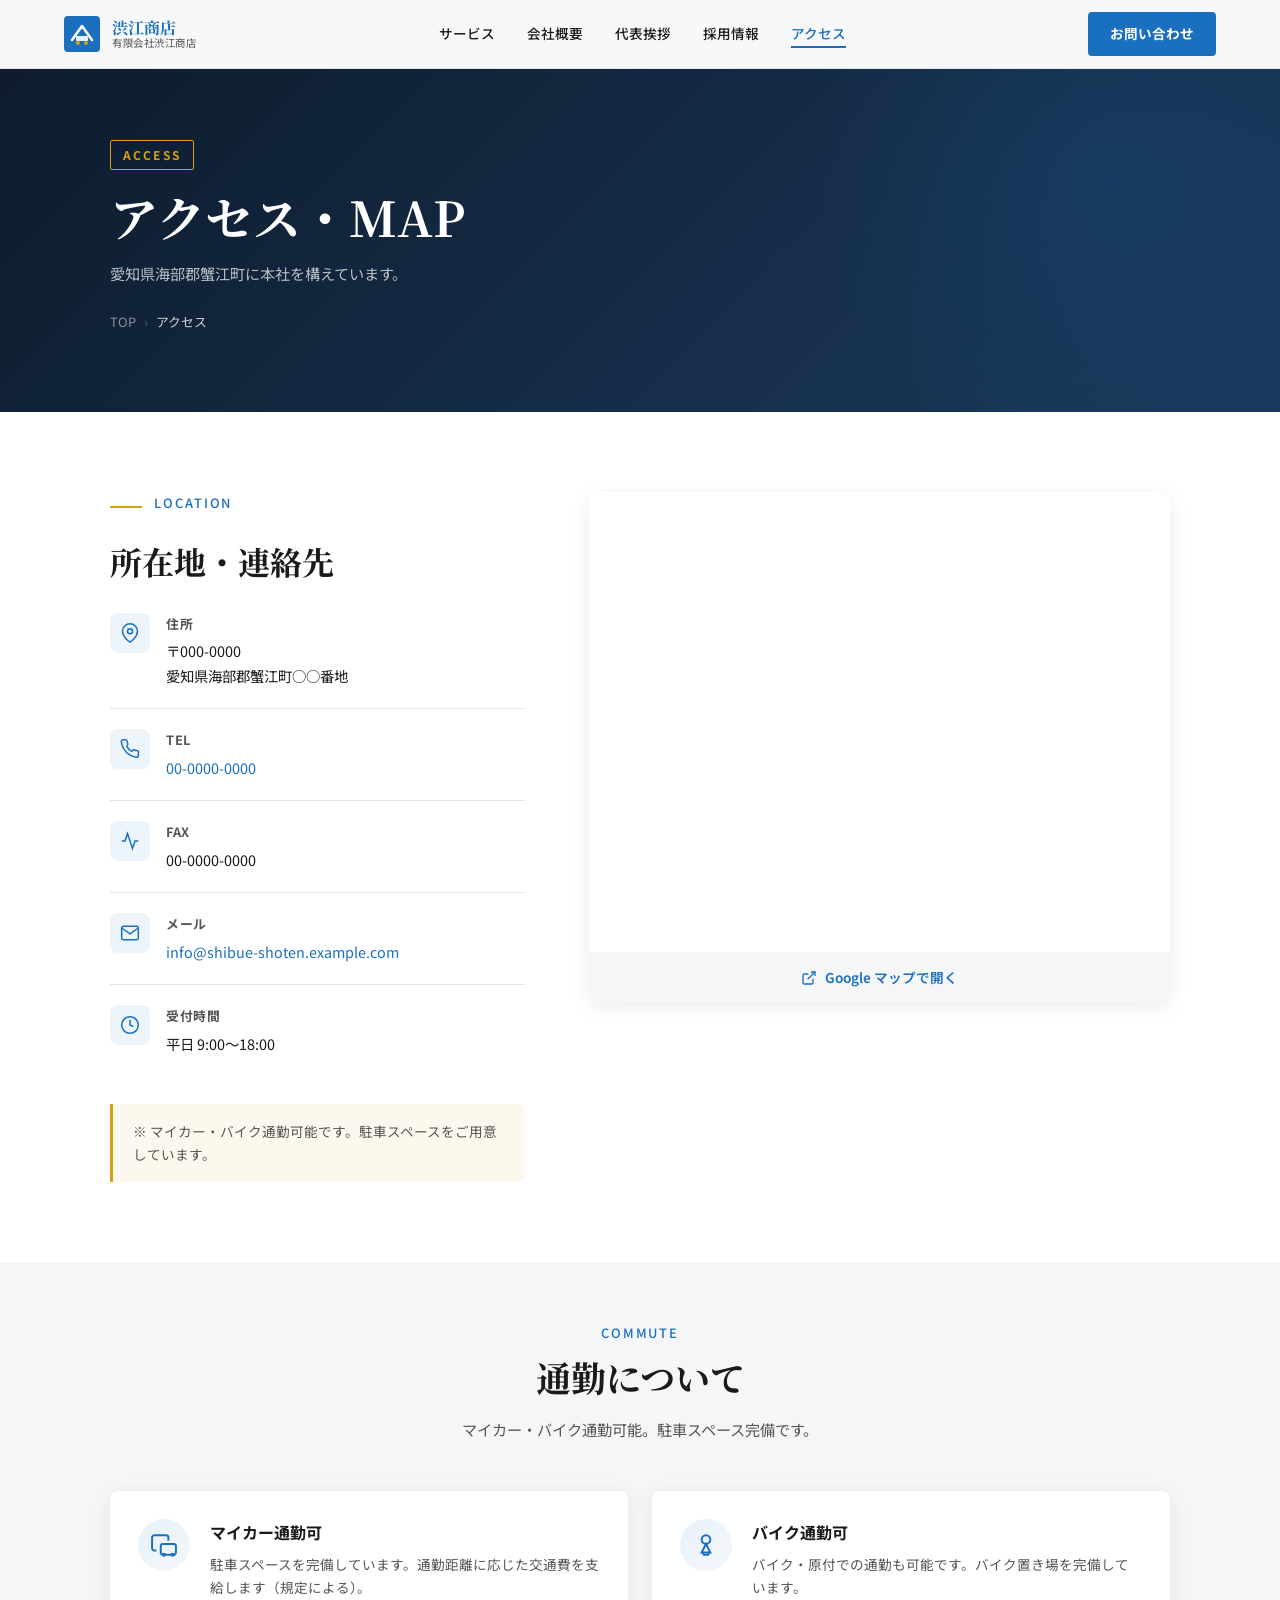
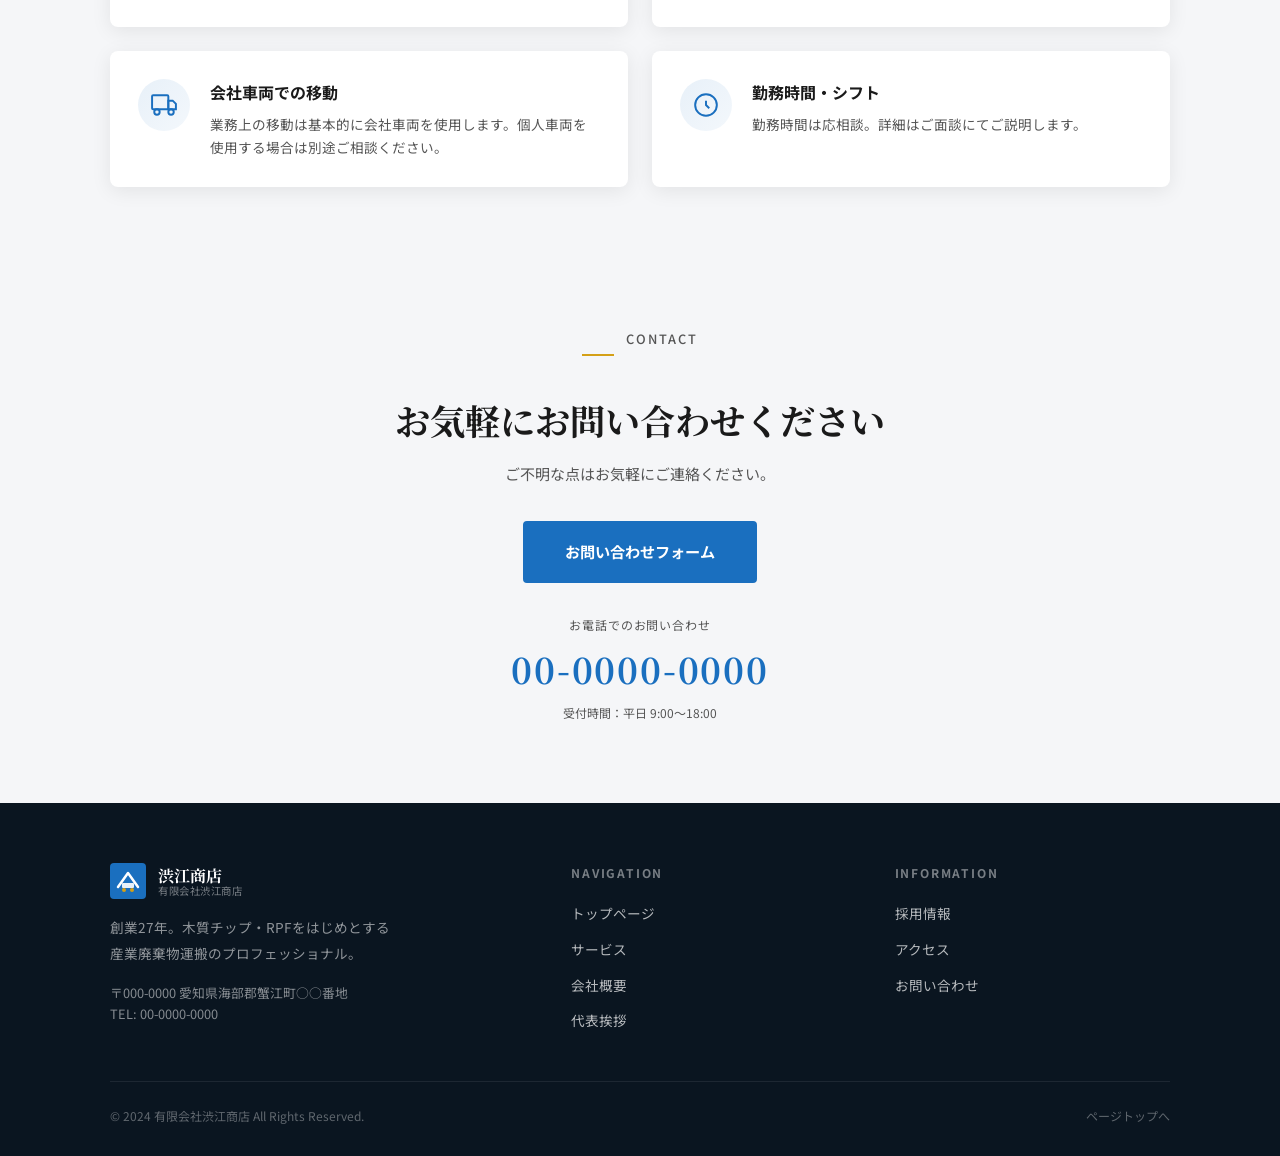
==== access.html @ fb65f69e "initial commit" ====
<!DOCTYPE html>
<html lang="ja">
<head>
  <meta charset="UTF-8">
  <meta name="viewport" content="width=device-width, initial-scale=1.0">
  <meta name="description" content="有限会社渋江商店のアクセス情報。愛知県海部郡蟹江町。マイカー・バイク通勤可。">
  <title>アクセス | 有限会社渋江商店</title>
  <link rel="preconnect" href="https://fonts.googleapis.com">
  <link rel="preconnect" href="https://fonts.gstatic.com" crossorigin>
  <link href="https://fonts.googleapis.com/css2?family=Noto+Sans+JP:wght@400;500;700&family=Noto+Serif+JP:wght@400;700&display=swap" rel="stylesheet">
  <link rel="stylesheet" href="css/common.css">
  <style>
    .access-wrap {
      display: grid;
      grid-template-columns: 1fr 1.4fr;
      gap: 4rem;
      align-items: start;
    }
    .access-info h2 {
      font-family: var(--font-serif);
      font-size: clamp(1.4rem, 3vw, 2rem);
      font-weight: 700;
      margin-bottom: 1.5rem;
    }
    .access-detail-list {
      display: flex;
      flex-direction: column;
      gap: 1.25rem;
    }
    .access-detail-item {
      display: flex;
      align-items: flex-start;
      gap: 1rem;
      padding-bottom: 1.25rem;
      border-bottom: 1px solid var(--color-border);
    }
    .access-detail-item:last-child { border-bottom: none; }
    .access-detail-icon {
      width: 40px;
      height: 40px;
      background: rgba(26,111,191,0.08);
      border-radius: 8px;
      display: flex;
      align-items: center;
      justify-content: center;
      flex-shrink: 0;
    }
    .access-detail-icon svg {
      width: 20px;
      height: 20px;
      stroke: var(--color-main);
      fill: none;
      stroke-width: 1.8;
    }
    .access-detail-text {}
    .access-detail-text h4 { font-size: 0.8rem; font-weight: 700; color: var(--color-text-sub); margin-bottom: 0.3rem; letter-spacing: 0.05em; }
    .access-detail-text p { font-size: 0.9rem; line-height: 1.7; }
    .access-detail-text a { color: var(--color-main); }

    .access-note {
      margin-top: 1.75rem;
      padding: 1rem 1.25rem;
      background: rgba(212,160,23,0.07);
      border-left: 3px solid var(--color-accent);
      border-radius: 0 6px 6px 0;
      font-size: 0.85rem;
      color: var(--color-text-sub);
      line-height: 1.7;
    }

    /* Map */
    .access-map-wrap {
      border-radius: 12px;
      overflow: hidden;
      box-shadow: var(--shadow);
    }
    .access-map-wrap iframe {
      width: 100%;
      height: 460px;
      border: none;
      display: block;
    }
    .map-open-btn {
      display: flex;
      align-items: center;
      justify-content: center;
      gap: 0.5rem;
      padding: 0.85rem;
      background: var(--color-bg-gray);
      font-size: 0.85rem;
      font-weight: 600;
      color: var(--color-main);
      transition: background var(--transition);
    }
    .map-open-btn:hover { background: #e8eef5; }
    .map-open-btn svg { width: 16px; height: 16px; stroke: var(--color-main); fill: none; stroke-width: 2; }

    /* Commute info */
    .commute-section { padding: 60px 0; background: var(--color-bg-gray); }
    .commute-grid {
      display: grid;
      grid-template-columns: repeat(2, 1fr);
      gap: 1.5rem;
      margin-top: 2rem;
    }
    .commute-card {
      background: #fff;
      border-radius: 8px;
      padding: 1.75rem;
      box-shadow: var(--shadow);
      display: flex;
      align-items: flex-start;
      gap: 1.25rem;
    }
    .commute-card-icon {
      width: 52px;
      height: 52px;
      background: linear-gradient(135deg, rgba(26,111,191,0.1), rgba(26,111,191,0.05));
      border-radius: 50%;
      display: flex;
      align-items: center;
      justify-content: center;
      flex-shrink: 0;
    }
    .commute-card-icon svg { width: 26px; height: 26px; stroke: var(--color-main); fill: none; stroke-width: 1.8; }
    .commute-card h3 { font-size: 1rem; font-weight: 700; margin-bottom: 0.4rem; }
    .commute-card p { font-size: 0.85rem; color: var(--color-text-sub); line-height: 1.7; }

    @media (max-width: 900px) {
      .access-wrap { grid-template-columns: 1fr; gap: 2.5rem; }
      .commute-grid { grid-template-columns: 1fr; gap: 1rem; }
    }
  </style>
</head>
<body>

  <!-- Header -->
  <header class="site-header" id="site-header">
    <div class="header-inner">
      <a href="index.html" class="site-logo">
        <svg viewBox="0 0 36 36" fill="none"><rect width="36" height="36" rx="4" fill="#1A6FBF"/><path d="M8 24 L18 10 L28 24" stroke="white" stroke-width="2.5" stroke-linecap="round" stroke-linejoin="round" fill="none"/><rect x="12" y="20" width="12" height="5" rx="1" fill="white" opacity="0.9"/><circle cx="14" cy="27" r="2" fill="#D4A017"/><circle cx="22" cy="27" r="2" fill="#D4A017"/></svg>
        <div class="logo-text">
          <span class="company-name">渋江商店</span>
          <span class="company-name-sub">有限会社渋江商店</span>
        </div>
      </a>
      <nav class="site-nav">
        <a href="service.html">サービス</a>
        <a href="company.html">会社概要</a>
        <a href="president.html">代表挨拶</a>
        <a href="recruit.html">採用情報</a>
        <a href="access.html" class="active">アクセス</a>
      </nav>
      <a href="contact.html" class="btn btn-primary header-contact-btn">お問い合わせ</a>
      <button class="hamburger" id="hamburger" aria-label="メニュー">
        <span></span><span></span><span></span>
      </button>
    </div>
  </header>
  <nav class="mobile-menu" id="mobile-menu">
    <a href="service.html" class="mobile-nav-link">サービス</a>
    <a href="company.html" class="mobile-nav-link">会社概要</a>
    <a href="president.html" class="mobile-nav-link">代表挨拶</a>
    <a href="recruit.html" class="mobile-nav-link">採用情報</a>
    <a href="access.html" class="mobile-nav-link">アクセス</a>
    <a href="contact.html" class="mobile-nav-link" style="color:var(--color-main);font-weight:700;">お問い合わせ</a>
  </nav>

  <main>
    <!-- Page Hero -->
    <section class="page-hero">
      <div class="container">
        <div class="page-hero-content">
          <span class="page-hero-eyebrow">Access</span>
          <h1>アクセス・MAP</h1>
          <p>愛知県海部郡蟹江町に本社を構えています。</p>
          <div class="breadcrumb">
            <a href="index.html">TOP</a>
            <span class="sep">›</span>
            <span class="current">アクセス</span>
          </div>
        </div>
      </div>
    </section>

    <!-- Access info & Map -->
    <section class="section">
      <div class="container">
        <div class="access-wrap">
          <div class="access-info fade-up">
            <div class="accent-line">
              <p class="sec-subtitle">Location</p>
            </div>
            <h2>所在地・連絡先</h2>
            <div class="access-detail-list">
              <div class="access-detail-item">
                <div class="access-detail-icon">
                  <svg viewBox="0 0 24 24"><path d="M21 10c0 7-9 13-9 13S3 17 3 10a9 9 0 0 1 18 0z"/><circle cx="12" cy="10" r="3"/></svg>
                </div>
                <div class="access-detail-text">
                  <h4>住所</h4>
                  <p>〒000-0000<br>愛知県海部郡蟹江町○○番地</p>
                </div>
              </div>
              <div class="access-detail-item">
                <div class="access-detail-icon">
                  <svg viewBox="0 0 24 24"><path d="M22 16.92v3a2 2 0 0 1-2.18 2 19.79 19.79 0 0 1-8.63-3.07A19.5 19.5 0 0 1 4.69 12 19.79 19.79 0 0 1 1.61 3.47 2 2 0 0 1 3.58 1h3a2 2 0 0 1 2 1.72 12.84 12.84 0 0 0 .7 2.81 2 2 0 0 1-.45 2.11L8.09 8.91a16 16 0 0 0 6 6l1.27-1.27a2 2 0 0 1 2.11-.45 12.84 12.84 0 0 0 2.81.7A2 2 0 0 1 22 16.92z"/></svg>
                </div>
                <div class="access-detail-text">
                  <h4>TEL</h4>
                  <p><a href="tel:0000000000">00-0000-0000</a></p>
                </div>
              </div>
              <div class="access-detail-item">
                <div class="access-detail-icon">
                  <svg viewBox="0 0 24 24"><polyline points="22 12 18 12 15 21 9 3 6 12 2 12"/></svg>
                </div>
                <div class="access-detail-text">
                  <h4>FAX</h4>
                  <p>00-0000-0000</p>
                </div>
              </div>
              <div class="access-detail-item">
                <div class="access-detail-icon">
                  <svg viewBox="0 0 24 24"><path d="M4 4h16c1.1 0 2 .9 2 2v12c0 1.1-.9 2-2 2H4c-1.1 0-2-.9-2-2V6c0-1.1.9-2 2-2z"/><polyline points="22,6 12,13 2,6"/></svg>
                </div>
                <div class="access-detail-text">
                  <h4>メール</h4>
                  <p><a href="mailto:info@shibue-shoten.example.com">info@shibue-shoten.example.com</a></p>
                </div>
              </div>
              <div class="access-detail-item">
                <div class="access-detail-icon">
                  <svg viewBox="0 0 24 24"><circle cx="12" cy="12" r="10"/><polyline points="12 6 12 12 16 14"/></svg>
                </div>
                <div class="access-detail-text">
                  <h4>受付時間</h4>
                  <p>平日 9:00〜18:00</p>
                </div>
              </div>
            </div>
            <div class="access-note">
              ※ マイカー・バイク通勤可能です。駐車スペースをご用意しています。
            </div>
          </div>

          <!-- Google Map -->
          <div class="fade-up fade-up-delay-1">
            <div class="access-map-wrap">
              <iframe
                src="https://www.google.com/maps/embed?pb=!1m18!1m12!1m3!1d26125.23!2d136.78957!3d35.09167!2m3!1f0!2f0!3f0!3m2!1i1024!2i768!4f13.1!3m3!1m2!1s0x60037b97cb11fbe1%3A0xa32b4d0cb6add70e!2z5oSb5LqL55yM5rW36ams6YGT6JGJ5rW35YaF!5e0!3m2!1sja!2sjp!4v1713400000000!5m2!1sja!2sjp"
                allowfullscreen=""
                loading="lazy"
                referrerpolicy="no-referrer-when-downgrade"
                title="有限会社渋江商店 アクセスマップ">
              </iframe>
              <a href="https://maps.google.com/maps?q=愛知県海部郡蟹江町" target="_blank" rel="noopener" class="map-open-btn">
                <svg viewBox="0 0 24 24"><path d="M18 13v6a2 2 0 0 1-2 2H5a2 2 0 0 1-2-2V8a2 2 0 0 1 2-2h6"/><polyline points="15 3 21 3 21 9"/><line x1="10" y1="14" x2="21" y2="3"/></svg>
                Google マップで開く
              </a>
            </div>
          </div>
        </div>
      </div>
    </section>

    <!-- 通勤情報 -->
    <section class="commute-section">
      <div class="container">
        <div class="section-head fade-up">
          <p class="sec-subtitle">Commute</p>
          <h2 class="sec-title">通勤について</h2>
          <p class="sec-desc">マイカー・バイク通勤可能。駐車スペース完備です。</p>
        </div>
        <div class="commute-grid">
          <div class="commute-card fade-up fade-up-delay-1">
            <div class="commute-card-icon">
              <svg viewBox="0 0 24 24"><path d="M5 17H3a2 2 0 0 1-2-2V5a2 2 0 0 1 2-2h11a2 2 0 0 1 2 2v3"/><rect x="9" y="11" width="14" height="10" rx="2"/><circle cx="12" cy="21" r="1"/><circle cx="20" cy="21" r="1"/></svg>
            </div>
            <div>
              <h3>マイカー通勤可</h3>
              <p>駐車スペースを完備しています。通勤距離に応じた交通費を支給します（規定による）。</p>
            </div>
          </div>
          <div class="commute-card fade-up fade-up-delay-2">
            <div class="commute-card-icon">
              <svg viewBox="0 0 24 24"><circle cx="12" cy="7" r="4"/><path d="M12 11l-4 8h8l-4-8z"/><path d="M9 19l1 2h4l1-2"/></svg>
            </div>
            <div>
              <h3>バイク通勤可</h3>
              <p>バイク・原付での通勤も可能です。バイク置き場を完備しています。</p>
            </div>
          </div>
          <div class="commute-card fade-up fade-up-delay-3">
            <div class="commute-card-icon">
              <svg viewBox="0 0 24 24"><rect x="1" y="3" width="15" height="13" rx="1"/><path d="M16 8h4l3 3v5h-7V8z"/><circle cx="5.5" cy="18.5" r="2.5"/><circle cx="18.5" cy="18.5" r="2.5"/></svg>
            </div>
            <div>
              <h3>会社車両での移動</h3>
              <p>業務上の移動は基本的に会社車両を使用します。個人車両を使用する場合は別途ご相談ください。</p>
            </div>
          </div>
          <div class="commute-card fade-up fade-up-delay-4">
            <div class="commute-card-icon">
              <svg viewBox="0 0 24 24"><circle cx="12" cy="12" r="10"/><path d="M12 8v4l3 3"/></svg>
            </div>
            <div>
              <h3>勤務時間・シフト</h3>
              <p>勤務時間は応相談。詳細はご面談にてご説明します。</p>
            </div>
          </div>
        </div>
      </div>
    </section>

    <!-- Contact CTA -->
    <section class="contact-cta">
      <div class="container">
        <div class="contact-cta-inner">
          <div class="accent-line" style="justify-content:center;"><p class="sec-subtitle">Contact</p></div>
          <h2 class="sec-title fade-up">お気軽にお問い合わせください</h2>
          <p class="fade-up fade-up-delay-1">ご不明な点はお気軽にご連絡ください。</p>
          <div class="contact-btns fade-up fade-up-delay-2">
            <a href="contact.html" class="btn btn-primary" style="padding:1rem 2.5rem;">お問い合わせフォーム</a>
          </div>
          <div class="contact-tel-block fade-up fade-up-delay-3">
            <span class="contact-tel-label">お電話でのお問い合わせ</span>
            <a href="tel:0000000000" class="contact-tel-number">00-0000-0000</a>
            <span class="contact-tel-time">受付時間：平日 9:00〜18:00</span>
          </div>
        </div>
      </div>
    </section>
  </main>

  <!-- Footer -->
  <footer class="site-footer">
    <div class="container">
      <div class="footer-inner">
        <div class="footer-brand">
          <div class="site-logo">
            <svg viewBox="0 0 36 36" fill="none"><rect width="36" height="36" rx="4" fill="#1A6FBF"/><path d="M8 24 L18 10 L28 24" stroke="white" stroke-width="2.5" stroke-linecap="round" stroke-linejoin="round" fill="none"/><rect x="12" y="20" width="12" height="5" rx="1" fill="white" opacity="0.9"/><circle cx="14" cy="27" r="2" fill="#D4A017"/><circle cx="22" cy="27" r="2" fill="#D4A017"/></svg>
            <div class="logo-text">
              <span class="company-name">渋江商店</span>
              <span class="company-name-sub" style="color:rgba(255,255,255,0.45);">有限会社渋江商店</span>
            </div>
          </div>
          <p class="footer-desc">創業27年。木質チップ・RPFをはじめとする<br>産業廃棄物運搬のプロフェッショナル。</p>
          <p class="footer-address">〒000-0000 愛知県海部郡蟹江町○○番地<br>TEL: 00-0000-0000</p>
        </div>
        <div class="footer-nav">
          <p class="footer-nav-title">Navigation</p>
          <ul>
            <li><a href="index.html">トップページ</a></li>
            <li><a href="service.html">サービス</a></li>
            <li><a href="company.html">会社概要</a></li>
            <li><a href="president.html">代表挨拶</a></li>
          </ul>
        </div>
        <div class="footer-nav">
          <p class="footer-nav-title">Information</p>
          <ul>
            <li><a href="recruit.html">採用情報</a></li>
            <li><a href="access.html">アクセス</a></li>
            <li><a href="contact.html">お問い合わせ</a></li>
          </ul>
        </div>
      </div>
      <div class="footer-bottom">
        <small>&copy; 2024 有限会社渋江商店 All Rights Reserved.</small>
        <small><a href="#" style="color:rgba(255,255,255,0.35);">ページトップへ</a></small>
      </div>
    </div>
  </footer>

  <script>
    const header = document.getElementById('site-header');
    window.addEventListener('scroll', () => { header.classList.toggle('scrolled', window.scrollY > 50); }, { passive: true });
    const hamburger = document.getElementById('hamburger');
    const mobileMenu = document.getElementById('mobile-menu');
    hamburger.addEventListener('click', () => { hamburger.classList.toggle('active'); mobileMenu.classList.toggle('open'); });
    document.querySelectorAll('.mobile-nav-link').forEach(l => l.addEventListener('click', () => { hamburger.classList.remove('active'); mobileMenu.classList.remove('open'); }));
    const observer = new IntersectionObserver(entries => entries.forEach(e => { if (e.isIntersecting) { e.target.classList.add('visible'); observer.unobserve(e.target); } }), { threshold: 0.1, rootMargin: '0px 0px -40px 0px' });
    document.querySelectorAll('.fade-up').forEach(el => observer.observe(el));
  </script>
</body>
</html>
---- css/common.css ----
/* ===========================
   CSS Variables & Reset
=========================== */
:root {
  --color-main: #1A6FBF;
  --color-main-dark: #145a9e;
  --color-accent: #D4A017;
  --color-accent-dark: #b88a12;
  --color-text: #1a1a1a;
  --color-text-sub: #555;
  --color-bg: #ffffff;
  --color-bg-gray: #f5f6f8;
  --color-bg-dark: #0d1a2b;
  --color-border: #e0e4ea;
  --font-serif: 'Noto Serif JP', serif;
  --font-sans: 'Noto Sans JP', sans-serif;
  --radius: 8px;
  --shadow: 0 4px 20px rgba(0,0,0,0.08);
  --shadow-hover: 0 8px 32px rgba(0,0,0,0.15);
  --transition: 0.3s ease;
}

*, *::before, *::after { box-sizing: border-box; margin: 0; padding: 0; }
html { scroll-behavior: smooth; }
body { font-family: var(--font-sans); color: var(--color-text); background: var(--color-bg); line-height: 1.7; font-size: 15px; }
img { max-width: 100%; height: auto; display: block; }
a { text-decoration: none; color: inherit; }
ul { list-style: none; }

/* ===========================
   Typography
=========================== */
.sec-title {
  font-family: var(--font-serif);
  font-size: clamp(1.5rem, 4vw, 2.2rem);
  font-weight: 700;
  line-height: 1.4;
  color: var(--color-text);
}
.sec-subtitle {
  font-size: 0.8rem;
  font-weight: 500;
  letter-spacing: 0.15em;
  text-transform: uppercase;
  color: var(--color-main);
  margin-bottom: 0.5rem;
}
.sec-desc { color: var(--color-text-sub); margin-top: 1rem; font-size: 0.95rem; }

/* ===========================
   Layout
=========================== */
.container { max-width: 1100px; margin: 0 auto; padding: 0 1.25rem; }
.section { padding: 80px 0; }
.section--gray { background: var(--color-bg-gray); }
.section--dark { background: var(--color-bg-dark); color: #fff; }
.section-head { text-align: center; margin-bottom: 3rem; }
.section-head .sec-title { margin-bottom: 0.5rem; }

/* ===========================
   Buttons
=========================== */
.btn {
  display: inline-flex;
  align-items: center;
  justify-content: center;
  gap: 0.5rem;
  padding: 0.9rem 2rem;
  border-radius: 4px;
  font-size: 0.95rem;
  font-weight: 700;
  cursor: pointer;
  transition: all var(--transition);
  border: 2px solid transparent;
  font-family: var(--font-sans);
}
.btn-primary { background: var(--color-main); color: #fff; border-color: var(--color-main); }
.btn-primary:hover { background: var(--color-main-dark); border-color: var(--color-main-dark); transform: translateY(-2px); box-shadow: 0 6px 20px rgba(26,111,191,0.35); }
.btn-accent { background: var(--color-accent); color: #fff; border-color: var(--color-accent); }
.btn-accent:hover { background: var(--color-accent-dark); border-color: var(--color-accent-dark); transform: translateY(-2px); box-shadow: 0 6px 20px rgba(212,160,23,0.35); }
.btn-outline { background: transparent; color: var(--color-main); border-color: var(--color-main); }
.btn-outline:hover { background: var(--color-main); color: #fff; transform: translateY(-2px); }
.btn-outline-white { background: transparent; color: #fff; border-color: rgba(255,255,255,0.7); }
.btn-outline-white:hover { background: rgba(255,255,255,0.15); border-color: #fff; }

/* ===========================
   Header / Nav
=========================== */
.site-header {
  position: fixed;
  top: 0; left: 0; right: 0;
  z-index: 1000;
  background: rgba(255,255,255,0.97);
  backdrop-filter: blur(8px);
  border-bottom: 1px solid var(--color-border);
  transition: box-shadow var(--transition);
}
.site-header.scrolled { box-shadow: 0 2px 20px rgba(0,0,0,0.1); }
.header-inner {
  display: flex;
  align-items: center;
  justify-content: space-between;
  height: 68px;
  padding: 0 1.5rem;
  max-width: 1200px;
  margin: 0 auto;
}
.site-logo { display: flex; align-items: center; gap: 0.75rem; }
.site-logo svg { width: 36px; height: 36px; flex-shrink: 0; }
.logo-text { display: flex; flex-direction: column; line-height: 1.2; }
.logo-text .company-name { font-family: var(--font-serif); font-size: 1rem; font-weight: 700; color: var(--color-main); }
.logo-text .company-name-sub { font-size: 0.65rem; color: var(--color-text-sub); letter-spacing: 0.05em; }
.site-nav { display: flex; align-items: center; gap: 2rem; }
.site-nav a { font-size: 0.85rem; font-weight: 500; color: var(--color-text); transition: color var(--transition); position: relative; }
.site-nav a::after { content: ''; position: absolute; bottom: -2px; left: 0; width: 0; height: 2px; background: var(--color-main); transition: width var(--transition); }
.site-nav a:hover { color: var(--color-main); }
.site-nav a:hover::after, .site-nav a.active::after { width: 100%; }
.site-nav a.active { color: var(--color-main); }
.header-contact-btn { padding: 0.55rem 1.25rem; font-size: 0.85rem; }

/* Hamburger */
.hamburger { display: none; flex-direction: column; gap: 5px; background: none; border: none; cursor: pointer; padding: 6px; }
.hamburger span { display: block; width: 24px; height: 2px; background: var(--color-text); border-radius: 2px; transition: all var(--transition); }
.hamburger.active span:nth-child(1) { transform: translateY(7px) rotate(45deg); }
.hamburger.active span:nth-child(2) { opacity: 0; }
.hamburger.active span:nth-child(3) { transform: translateY(-7px) rotate(-45deg); }
.mobile-menu { display: none; position: fixed; top: 68px; left: 0; right: 0; background: #fff; border-bottom: 1px solid var(--color-border); padding: 1.5rem; z-index: 999; flex-direction: column; gap: 1rem; }
.mobile-menu.open { display: flex; }
.mobile-menu a { font-size: 1rem; font-weight: 500; padding: 0.6rem 0; border-bottom: 1px solid var(--color-border); color: var(--color-text); }
.mobile-menu a:last-child { border-bottom: none; }

/* ===========================
   Page Hero (sub pages)
=========================== */
.page-hero {
  padding: 140px 0 80px;
  background: linear-gradient(135deg, var(--color-bg-dark) 0%, #1A3A5C 100%);
  position: relative;
  overflow: hidden;
}
.page-hero::before {
  content: '';
  position: absolute;
  top: -30%;
  right: -10%;
  width: 600px;
  height: 600px;
  background: radial-gradient(circle, rgba(26,111,191,0.15) 0%, transparent 70%);
  pointer-events: none;
}
.page-hero-content { position: relative; z-index: 1; }
.page-hero-eyebrow { display: inline-block; font-size: 0.75rem; font-weight: 700; letter-spacing: 0.2em; text-transform: uppercase; color: var(--color-accent); border: 1px solid var(--color-accent); padding: 0.25rem 0.75rem; border-radius: 2px; margin-bottom: 1rem; }
.page-hero h1 { font-family: var(--font-serif); font-size: clamp(1.8rem, 4.5vw, 3rem); font-weight: 700; color: #fff; line-height: 1.3; margin-bottom: 0.75rem; }
.page-hero p { color: rgba(255,255,255,0.7); font-size: 0.95rem; max-width: 540px; }

/* Breadcrumb */
.breadcrumb { display: flex; align-items: center; gap: 0.5rem; margin-top: 1.5rem; }
.breadcrumb a, .breadcrumb span { font-size: 0.8rem; color: rgba(255,255,255,0.5); }
.breadcrumb a:hover { color: rgba(255,255,255,0.85); }
.breadcrumb .sep { color: rgba(255,255,255,0.3); }
.breadcrumb .current { color: rgba(255,255,255,0.8); }

/* ===========================
   Accent decorations
=========================== */
.accent-line { display: flex; align-items: center; gap: 0.75rem; margin-bottom: 0.75rem; }
.accent-line::before { content: ''; display: block; width: 32px; height: 2px; background: var(--color-accent); }

/* ===========================
   Contact CTA (shared)
=========================== */
.contact-cta { background: var(--color-bg-gray); padding: 80px 0; }
.contact-cta-inner { text-align: center; max-width: 640px; margin: 0 auto; }
.contact-cta-inner .sec-title { margin-bottom: 1rem; }
.contact-cta-inner p { color: var(--color-text-sub); margin-bottom: 2rem; line-height: 1.9; }
.contact-btns { display: flex; gap: 1rem; justify-content: center; flex-wrap: wrap; }
.contact-tel-block { display: flex; flex-direction: column; align-items: center; gap: 0.25rem; margin-top: 2rem; }
.contact-tel-label { font-size: 0.75rem; color: var(--color-text-sub); letter-spacing: 0.08em; }
.contact-tel-number { font-family: var(--font-serif); font-size: clamp(1.6rem, 4vw, 2.2rem); font-weight: 700; color: var(--color-main); letter-spacing: 0.05em; }
.contact-tel-time { font-size: 0.75rem; color: var(--color-text-sub); }

/* ===========================
   Footer
=========================== */
.site-footer { background: #0a1520; color: rgba(255,255,255,0.75); padding: 60px 0 30px; }
.footer-inner { display: grid; grid-template-columns: 1.5fr 1fr 1fr; gap: 3rem; margin-bottom: 3rem; }
.footer-brand .logo-text .company-name { color: #fff; }
.footer-desc { font-size: 0.85rem; line-height: 1.85; color: rgba(255,255,255,0.55); margin-top: 1rem; }
.footer-nav-title { font-size: 0.75rem; font-weight: 700; letter-spacing: 0.15em; text-transform: uppercase; color: rgba(255,255,255,0.45); margin-bottom: 1rem; }
.footer-nav ul { display: flex; flex-direction: column; gap: 0.65rem; }
.footer-nav ul li a { font-size: 0.85rem; color: rgba(255,255,255,0.7); transition: color var(--transition); }
.footer-nav ul li a:hover { color: #fff; }
.footer-bottom { border-top: 1px solid rgba(255,255,255,0.08); padding-top: 1.5rem; display: flex; align-items: center; justify-content: space-between; gap: 1rem; }
.footer-bottom small { font-size: 0.75rem; color: rgba(255,255,255,0.35); }
.footer-address { font-size: 0.8rem; color: rgba(255,255,255,0.5); line-height: 1.7; margin-top: 1rem; }

/* ===========================
   Scroll animations
=========================== */
.fade-up { opacity: 0; transform: translateY(30px); transition: opacity 0.65s ease, transform 0.65s ease; }
.fade-up.visible { opacity: 1; transform: translateY(0); }
.fade-up-delay-1 { transition-delay: 0.1s; }
.fade-up-delay-2 { transition-delay: 0.2s; }
.fade-up-delay-3 { transition-delay: 0.3s; }
.fade-up-delay-4 { transition-delay: 0.4s; }

/* ===========================
   Responsive
=========================== */
@media (max-width: 1024px) {
  .footer-inner { grid-template-columns: 1fr 1fr; }
  .footer-brand { grid-column: 1 / -1; }
}
@media (max-width: 768px) {
  .section { padding: 60px 0; }
  .site-nav, .header-contact-btn { display: none; }
  .hamburger { display: flex; }
  .footer-inner { grid-template-columns: 1fr; gap: 2rem; }
  .footer-bottom { flex-direction: column; text-align: center; }
  .page-hero { padding: 120px 0 60px; }
}
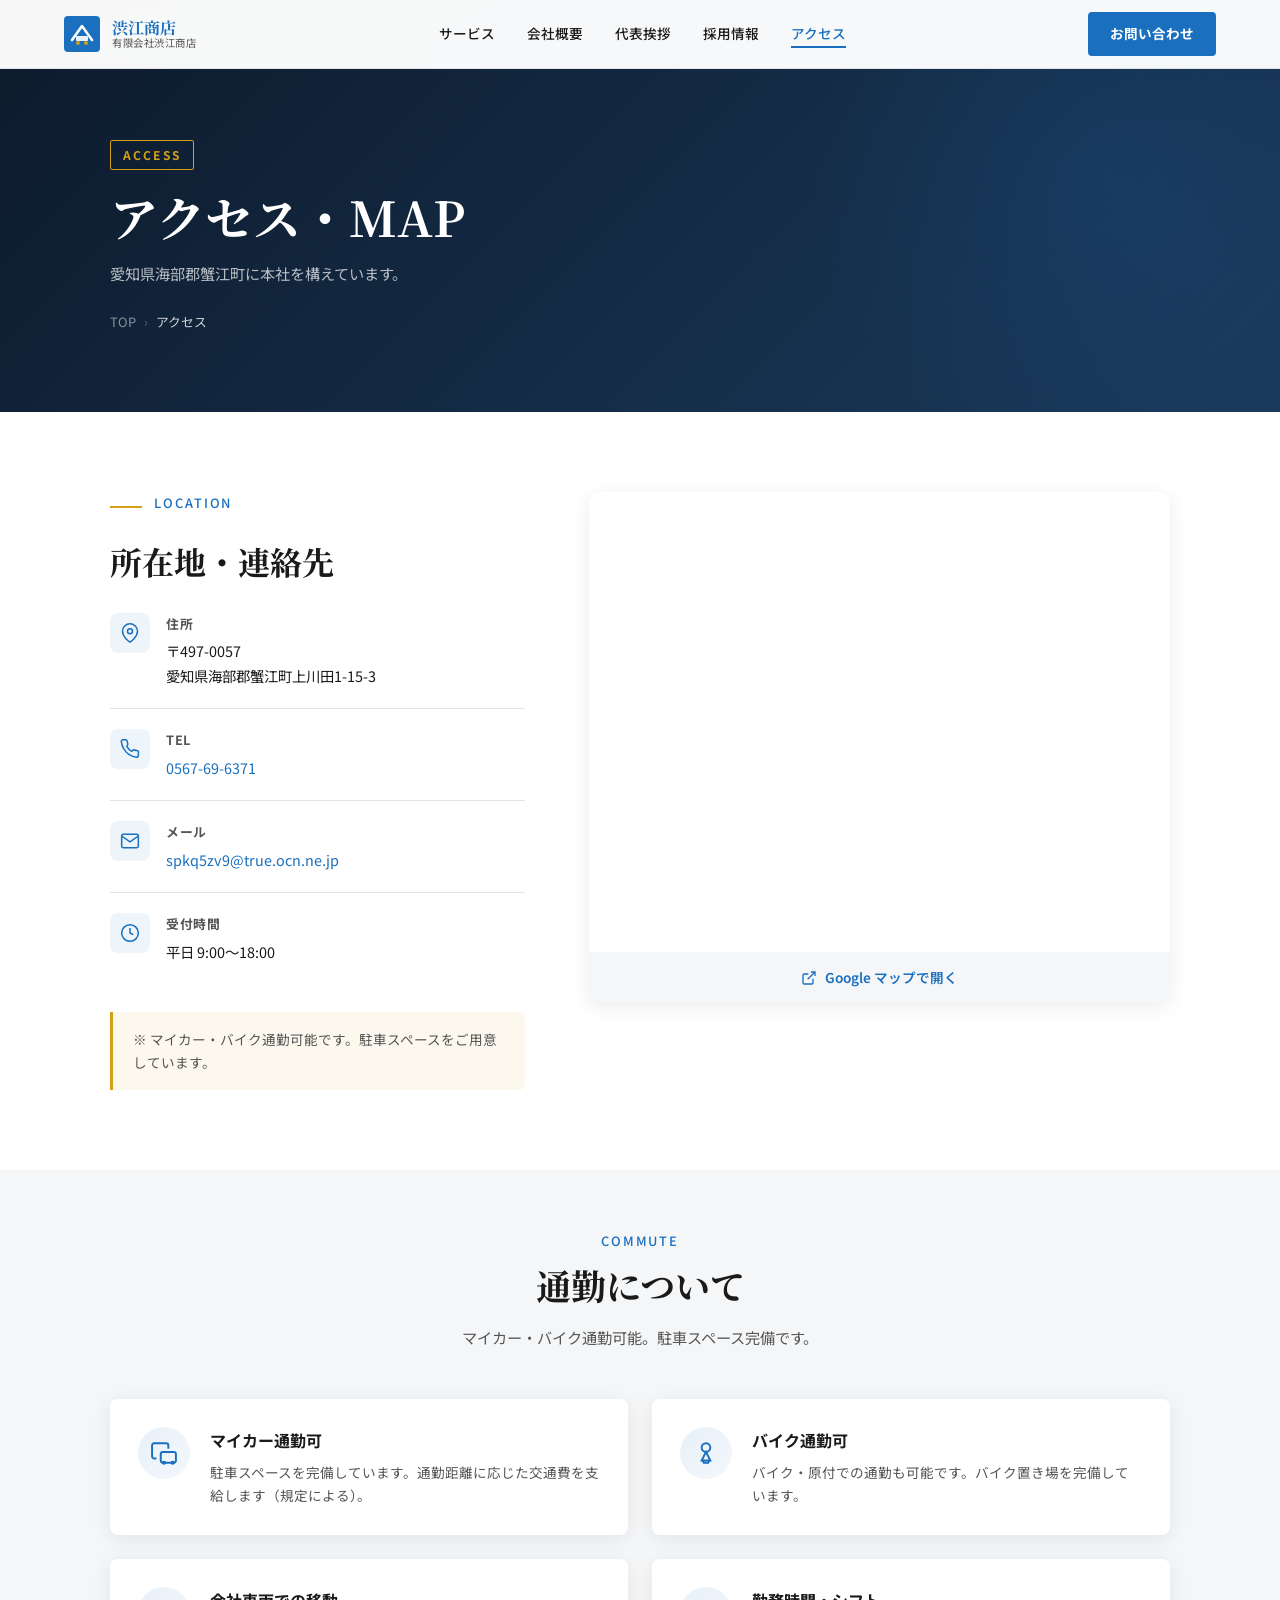
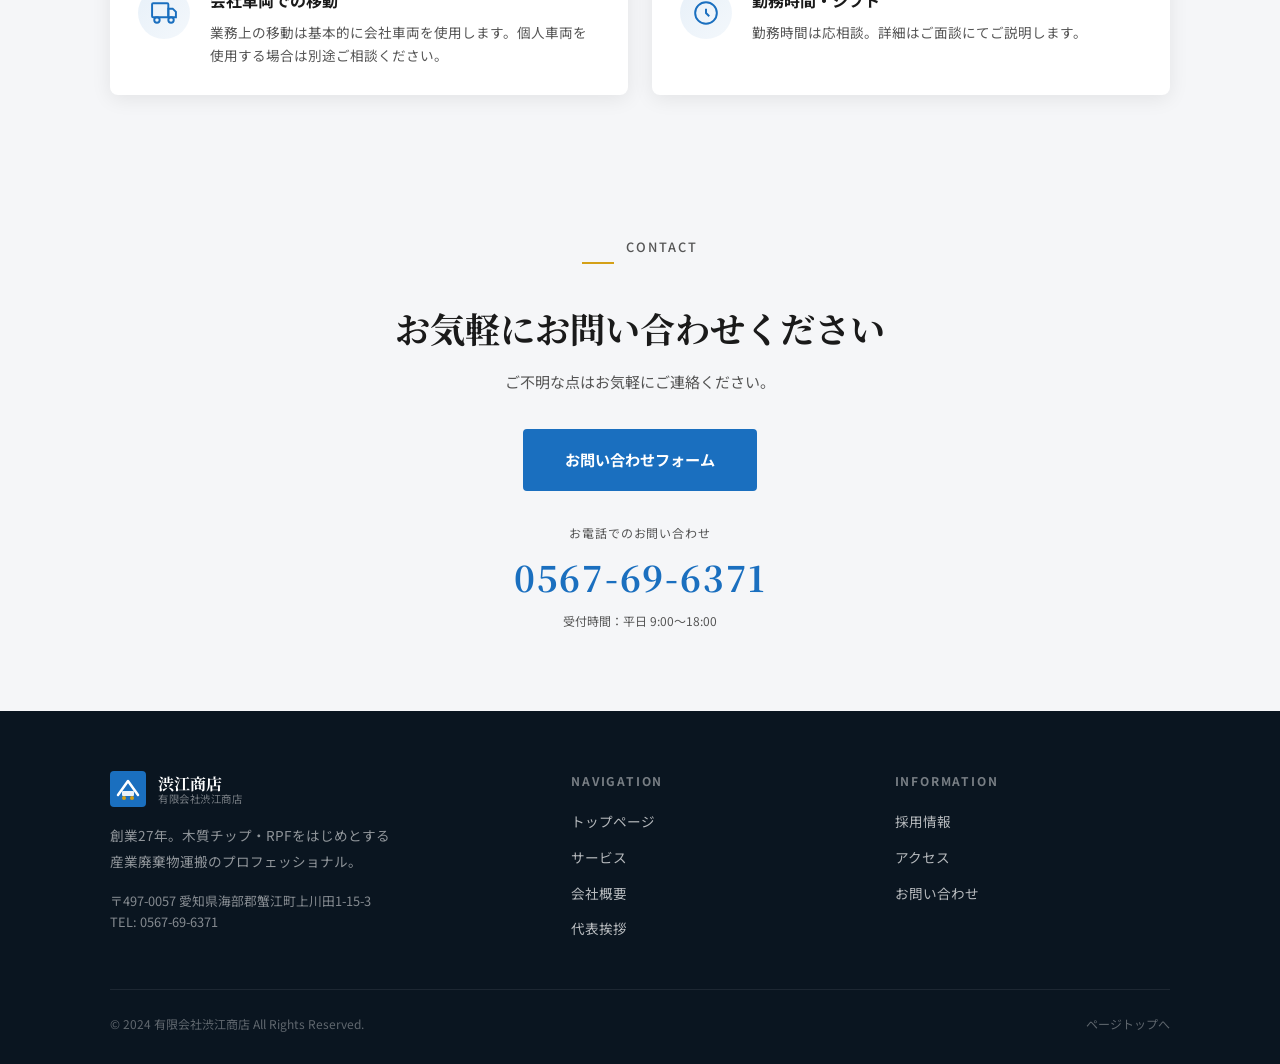
==== commit 32812aef: "実情報を全ページに反映（TEL・住所・メール・GoogleMaps） - TEL: 0567-69-6371 を全ページのフッター・CTAに反映 - 住所: 〒497-0057 愛知県海部郡蟹江町上川" ====
--- a/access.html
+++ b/access.html
@@ -199,7 +199,7 @@
                 </div>
                 <div class="access-detail-text">
                   <h4>住所</h4>
-                  <p>〒000-0000<br>愛知県海部郡蟹江町○○番地</p>
+                  <p>〒497-0057<br>愛知県海部郡蟹江町上川田1-15-3</p>
                 </div>
               </div>
               <div class="access-detail-item">
@@ -208,16 +208,7 @@
                 </div>
                 <div class="access-detail-text">
                   <h4>TEL</h4>
-                  <p><a href="tel:0000000000">00-0000-0000</a></p>
-                </div>
-              </div>
-              <div class="access-detail-item">
-                <div class="access-detail-icon">
-                  <svg viewBox="0 0 24 24"><polyline points="22 12 18 12 15 21 9 3 6 12 2 12"/></svg>
-                </div>
-                <div class="access-detail-text">
-                  <h4>FAX</h4>
-                  <p>00-0000-0000</p>
+                  <p><a href="tel:0567696371">0567-69-6371</a></p>
                 </div>
               </div>
               <div class="access-detail-item">
@@ -226,7 +217,7 @@
                 </div>
                 <div class="access-detail-text">
                   <h4>メール</h4>
-                  <p><a href="mailto:info@shibue-shoten.example.com">info@shibue-shoten.example.com</a></p>
+                  <p><a href="mailto:spkq5zv9@true.ocn.ne.jp">spkq5zv9@true.ocn.ne.jp</a></p>
                 </div>
               </div>
               <div class="access-detail-item">
@@ -247,13 +238,7 @@
           <!-- Google Map -->
           <div class="fade-up fade-up-delay-1">
             <div class="access-map-wrap">
-              <iframe
-                src="https://www.google.com/maps/embed?pb=!1m18!1m12!1m3!1d26125.23!2d136.78957!3d35.09167!2m3!1f0!2f0!3f0!3m2!1i1024!2i768!4f13.1!3m3!1m2!1s0x60037b97cb11fbe1%3A0xa32b4d0cb6add70e!2z5oSb5LqL55yM5rW36ams6YGT6JGJ5rW35YaF!5e0!3m2!1sja!2sjp!4v1713400000000!5m2!1sja!2sjp"
-                allowfullscreen=""
-                loading="lazy"
-                referrerpolicy="no-referrer-when-downgrade"
-                title="有限会社渋江商店 アクセスマップ">
-              </iframe>
+              <iframe src="https://www.google.com/maps/embed?pb=!1m18!1m12!1m3!1d240.86532999688023!2d136.77238845146795!3d35.147379841738164!2m3!1f0!2f0!3f0!3m2!1i1024!2i768!4f13.1!3m3!1m2!1s0x60039c26c797975d%3A0x83e82d2d91657920!2z44iy5riL5rGf5ZWG5bqX!5e0!3m2!1sja!2sjp!4v1776511356968!5m2!1sja!2sjp" width="100%" height="450" style="border:0;" allowfullscreen="" loading="lazy" referrerpolicy="no-referrer-when-downgrade"></iframe>
               <a href="https://maps.google.com/maps?q=愛知県海部郡蟹江町" target="_blank" rel="noopener" class="map-open-btn">
                 <svg viewBox="0 0 24 24"><path d="M18 13v6a2 2 0 0 1-2 2H5a2 2 0 0 1-2-2V8a2 2 0 0 1 2-2h6"/><polyline points="15 3 21 3 21 9"/><line x1="10" y1="14" x2="21" y2="3"/></svg>
                 Google マップで開く
@@ -325,7 +310,7 @@
           </div>
           <div class="contact-tel-block fade-up fade-up-delay-3">
             <span class="contact-tel-label">お電話でのお問い合わせ</span>
-            <a href="tel:0000000000" class="contact-tel-number">00-0000-0000</a>
+            <a href="tel:0567696371" class="contact-tel-number">0567-69-6371</a>
             <span class="contact-tel-time">受付時間：平日 9:00〜18:00</span>
           </div>
         </div>
@@ -346,7 +331,7 @@
             </div>
           </div>
           <p class="footer-desc">創業27年。木質チップ・RPFをはじめとする<br>産業廃棄物運搬のプロフェッショナル。</p>
-          <p class="footer-address">〒000-0000 愛知県海部郡蟹江町○○番地<br>TEL: 00-0000-0000</p>
+          <p class="footer-address">〒497-0057 愛知県海部郡蟹江町上川田1-15-3<br>TEL: 0567-69-6371</p>
         </div>
         <div class="footer-nav">
           <p class="footer-nav-title">Navigation</p>
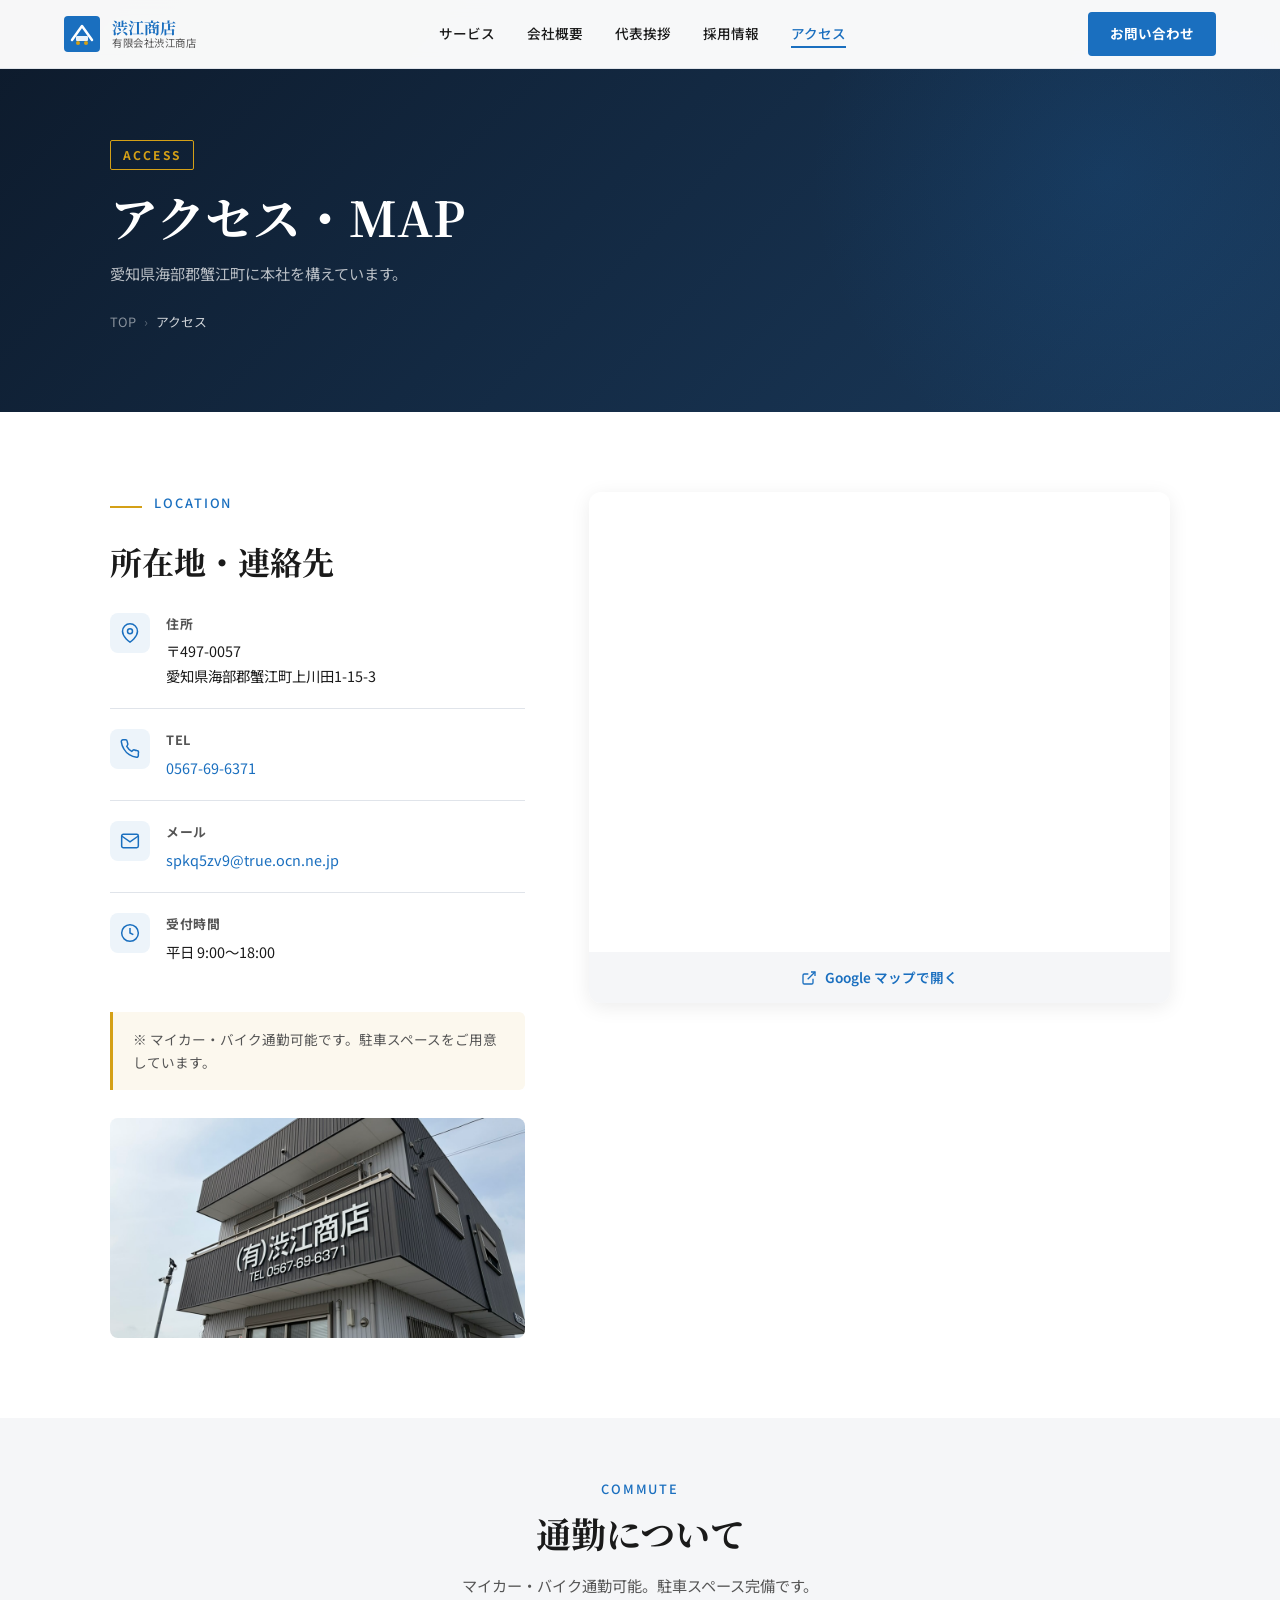
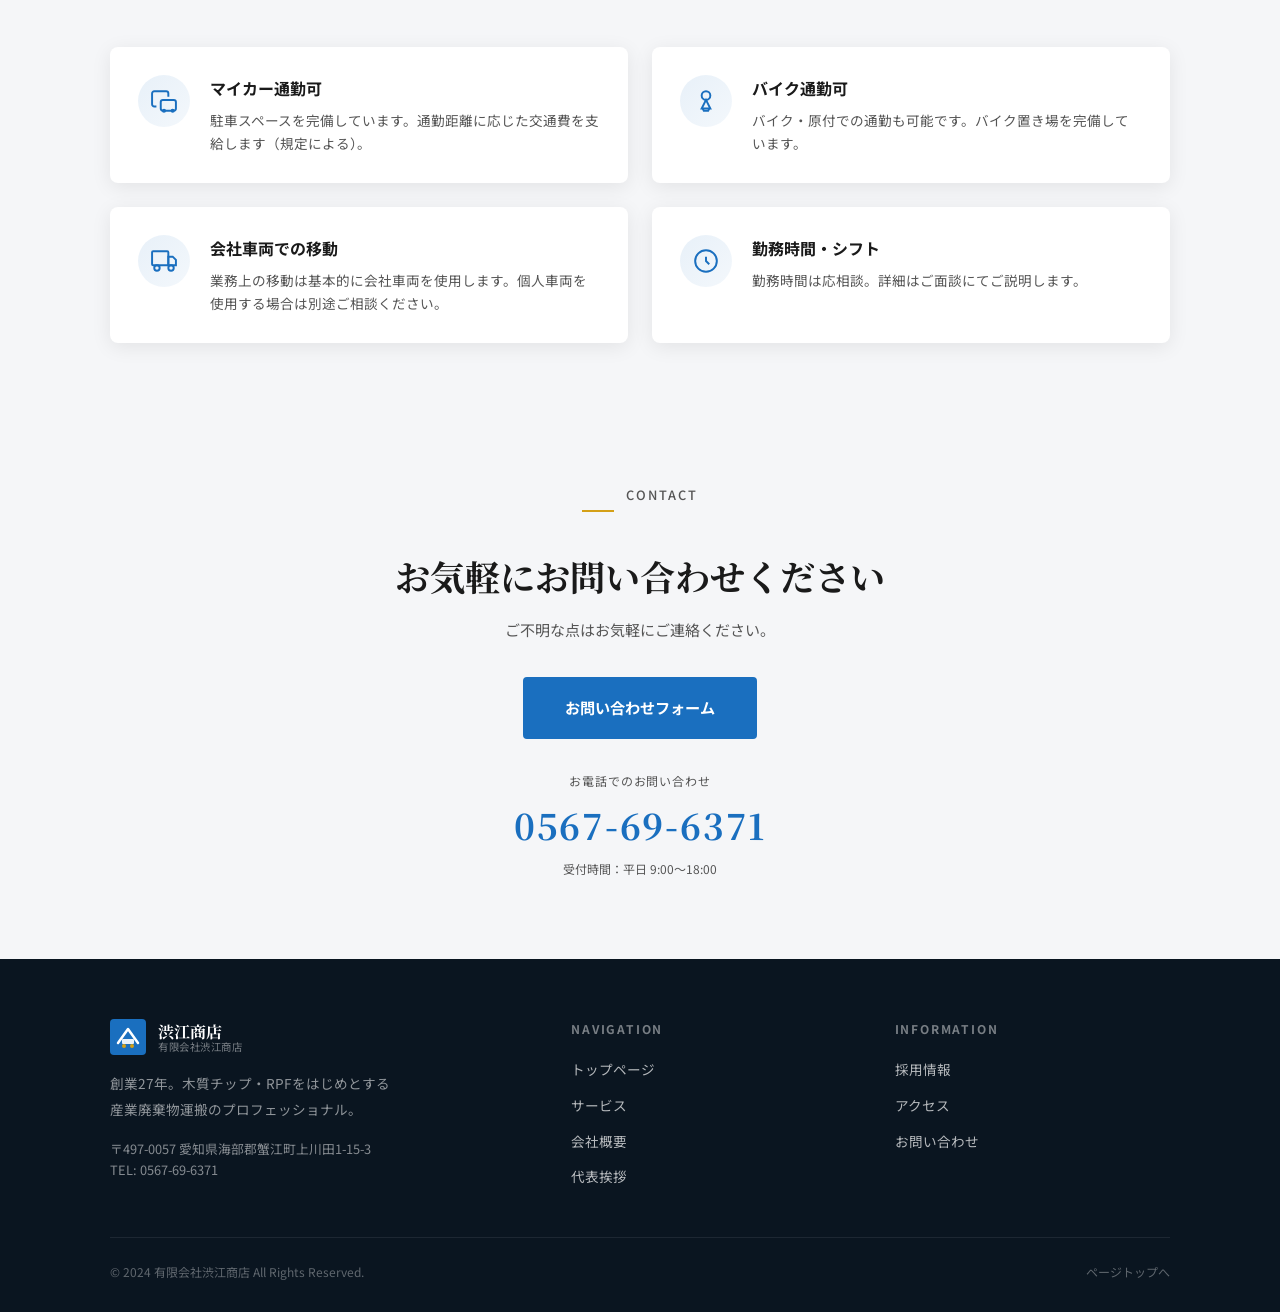
==== commit 7560a2a5: "画像素材を反映 - index.html: 木質チップカードに truck-01.jpeg - service.html: 木質チップ詳細に truck-01.jpeg、保有車両3種に truck-d" ====
--- a/access.html
+++ b/access.html
@@ -233,6 +233,7 @@
             <div class="access-note">
               ※ マイカー・バイク通勤可能です。駐車スペースをご用意しています。
             </div>
+            <img src="images/office-01.jpeg" alt="有限会社渋江商店 事務所外観" style="width:100%;border-radius:8px;object-fit:cover;max-height:220px;margin-top:1.75rem;display:block;">
           </div>
 
           <!-- Google Map -->
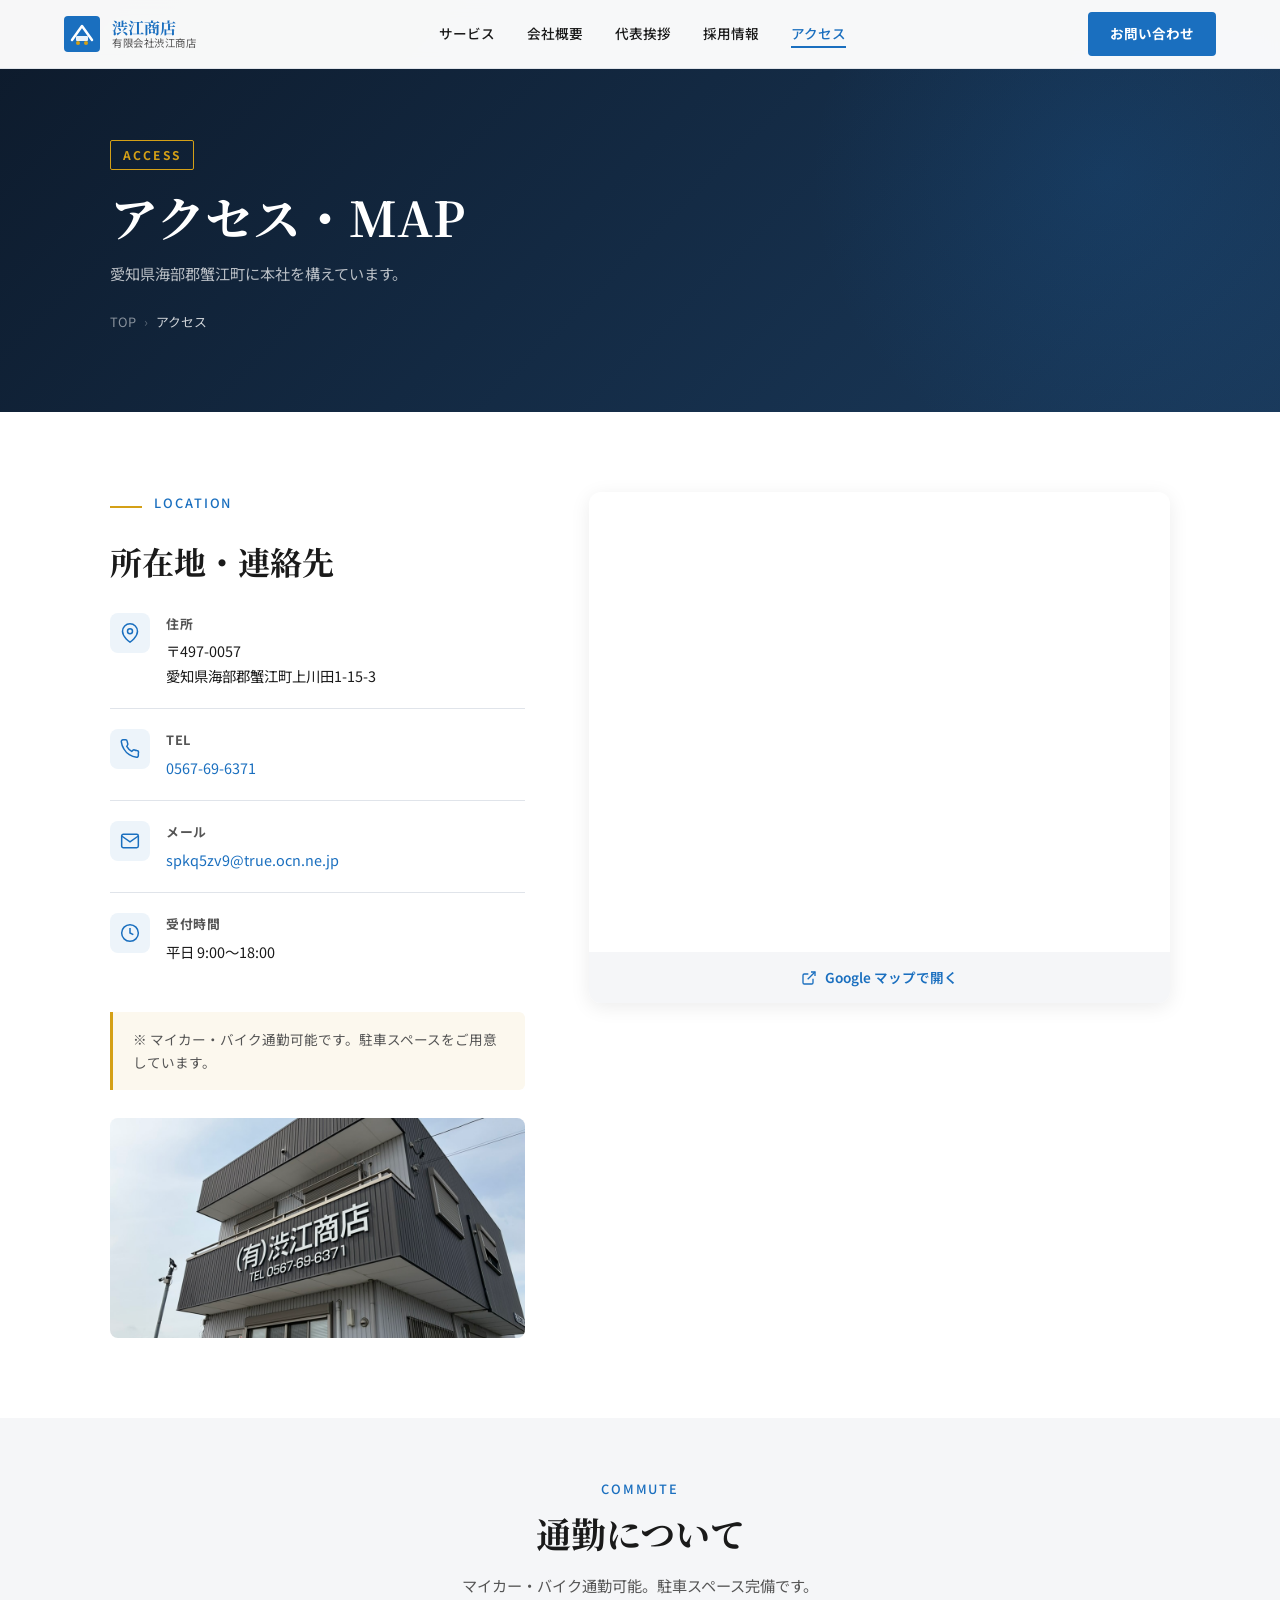
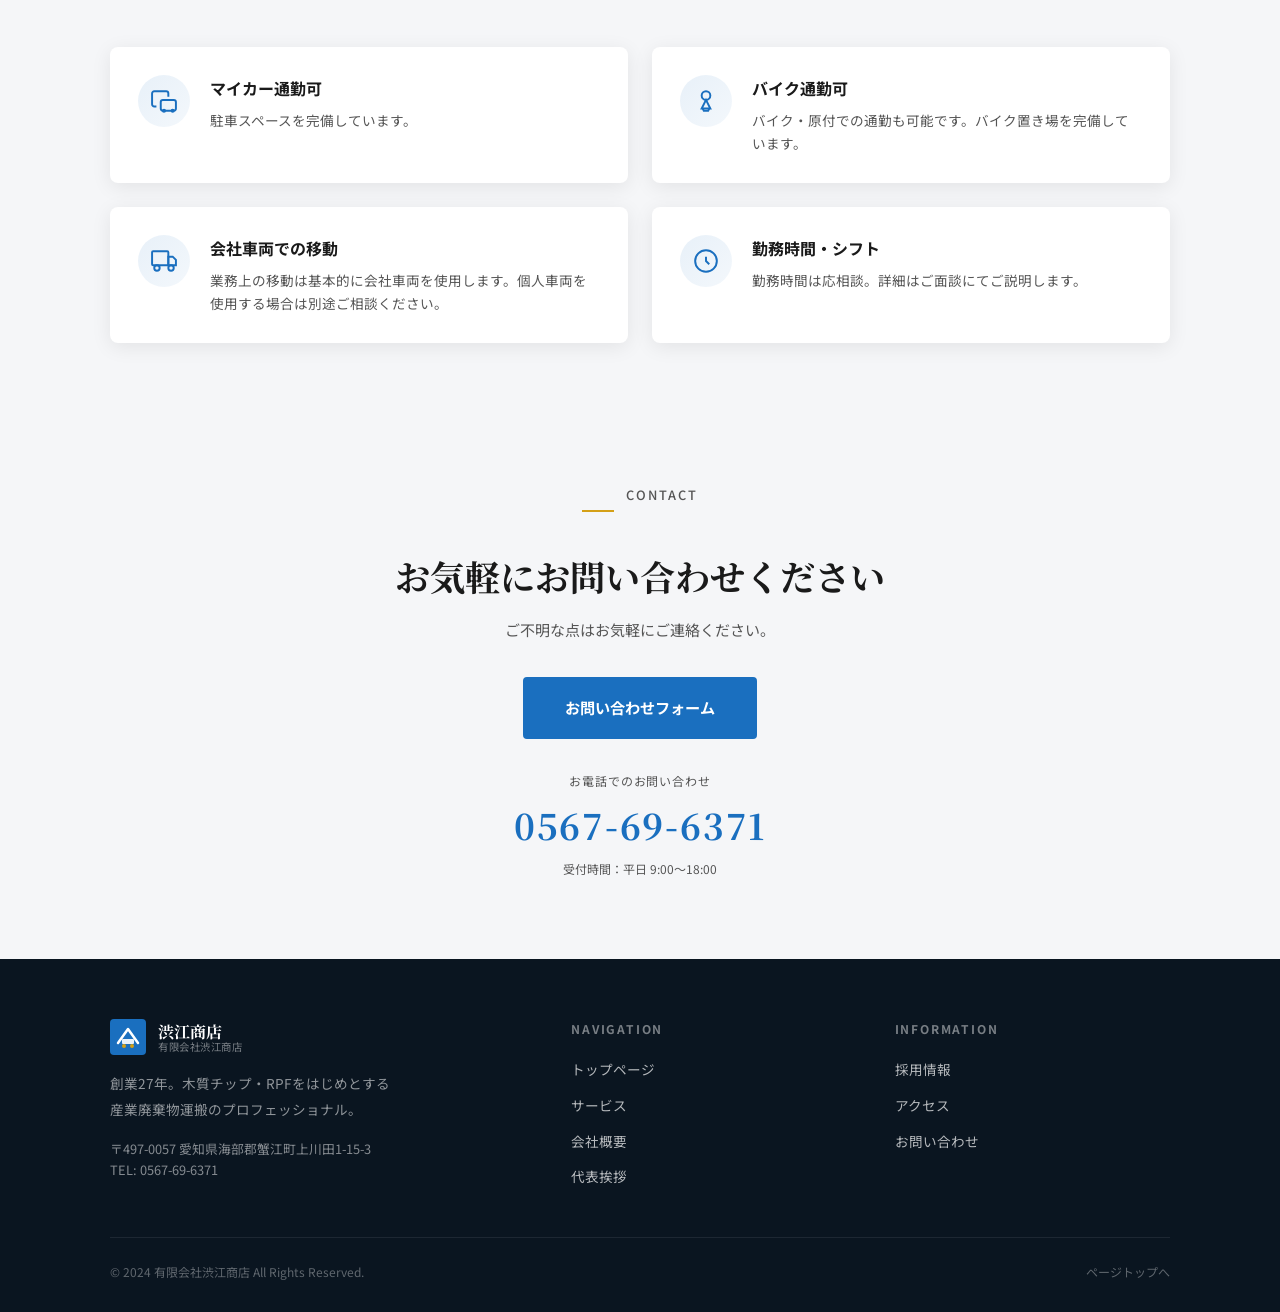
==== commit 9aaa1460: "access.html 交通費支給の記載を削除 Co-Authored-By: Claude Sonnet 4.6 <noreply@anthropic.com>" ====
--- a/access.html
+++ b/access.html
@@ -265,7 +265,7 @@
             </div>
             <div>
               <h3>マイカー通勤可</h3>
-              <p>駐車スペースを完備しています。通勤距離に応じた交通費を支給します（規定による）。</p>
+              <p>駐車スペースを完備しています。</p>
             </div>
           </div>
           <div class="commute-card fade-up fade-up-delay-2">
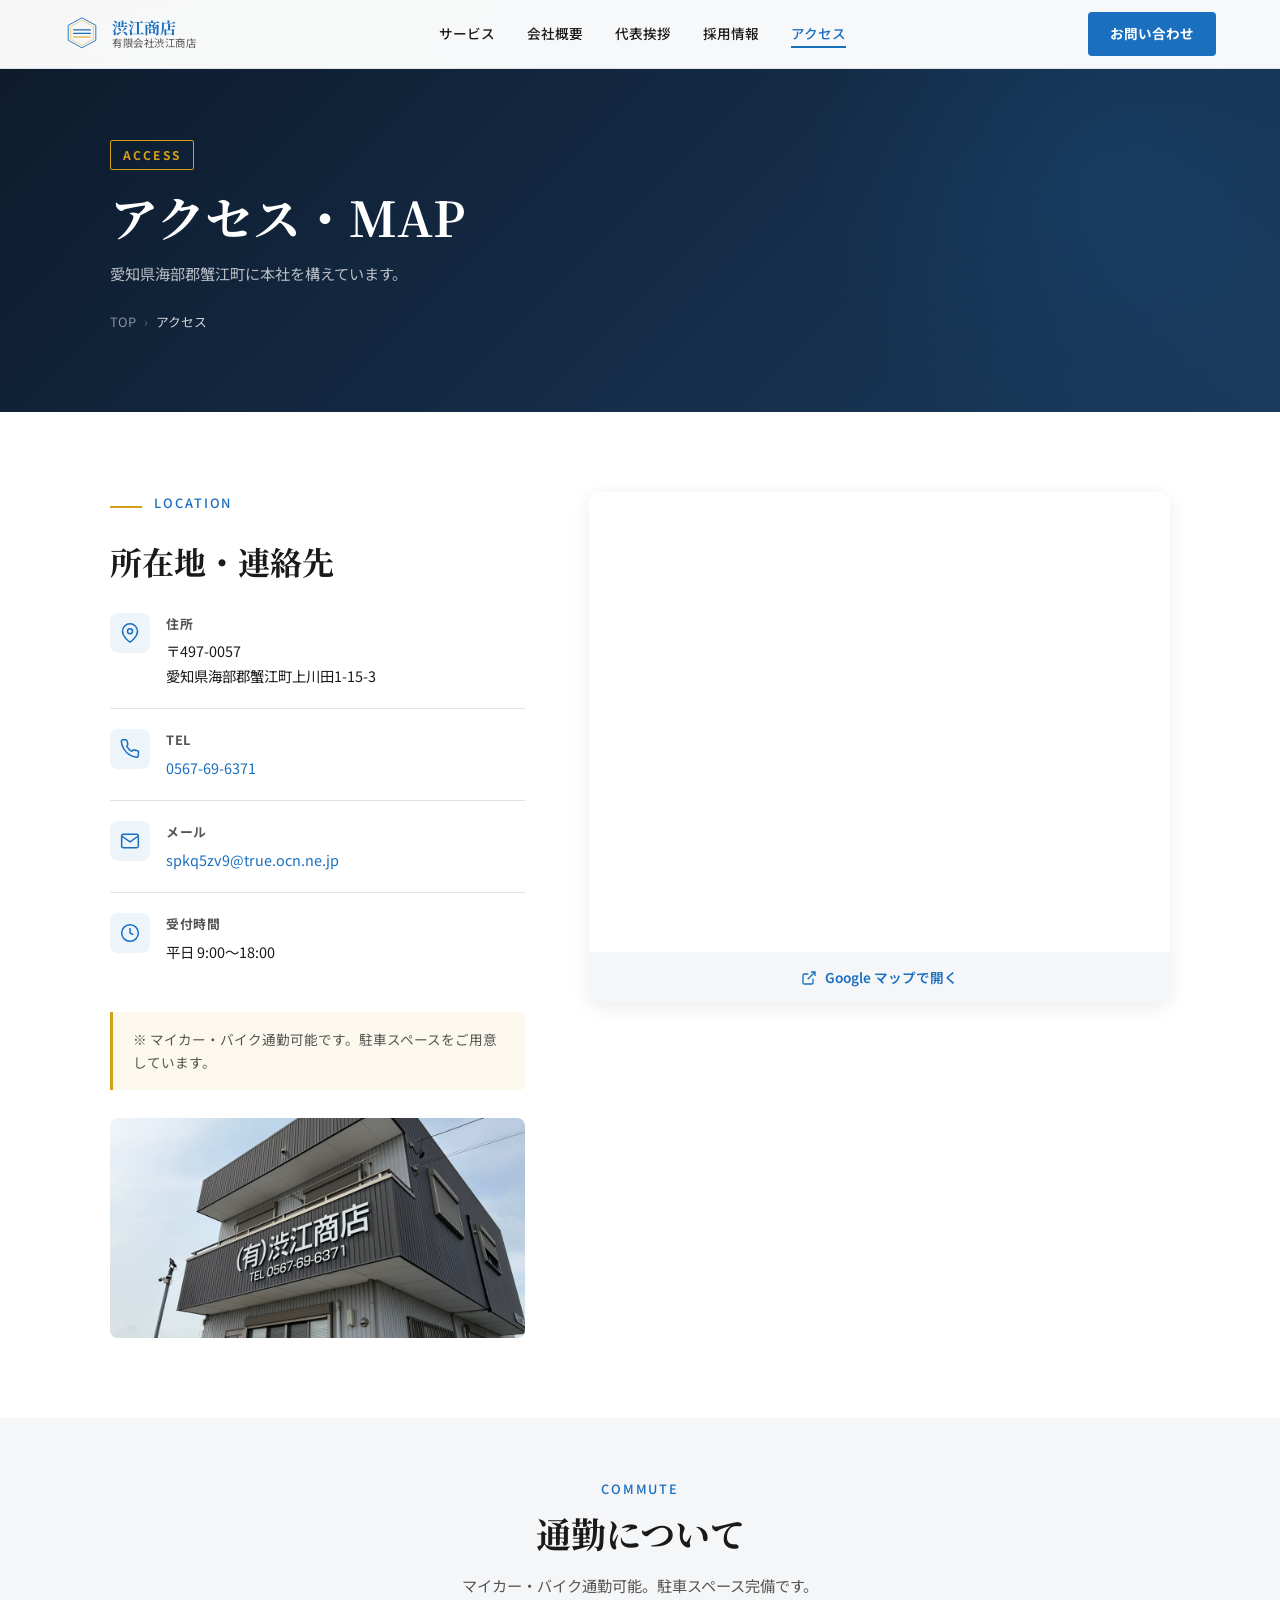
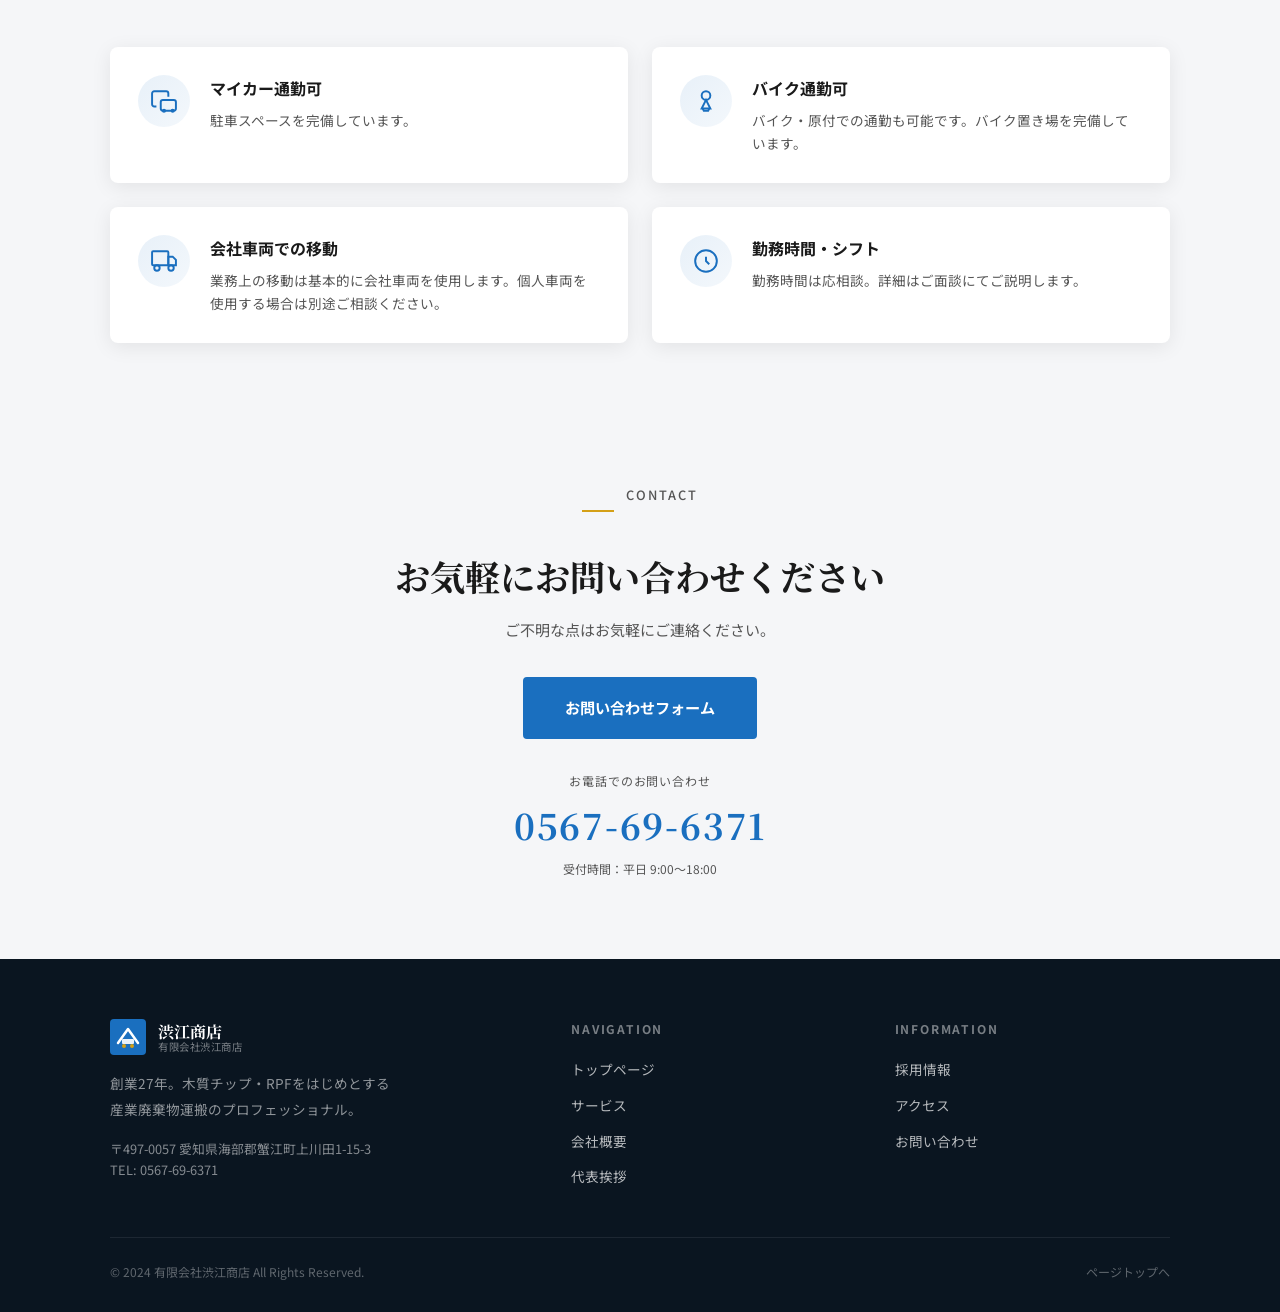
==== commit 06aff7e2: "ロゴSVG差し込み" ====
--- a/access.html
+++ b/access.html
@@ -138,7 +138,14 @@
   <header class="site-header" id="site-header">
     <div class="header-inner">
       <a href="index.html" class="site-logo">
-        <svg viewBox="0 0 36 36" fill="none"><rect width="36" height="36" rx="4" fill="#1A6FBF"/><path d="M8 24 L18 10 L28 24" stroke="white" stroke-width="2.5" stroke-linecap="round" stroke-linejoin="round" fill="none"/><rect x="12" y="20" width="12" height="5" rx="1" fill="white" opacity="0.9"/><circle cx="14" cy="27" r="2" fill="#D4A017"/><circle cx="22" cy="27" r="2" fill="#D4A017"/></svg>
+        <svg width="48" height="48" viewBox="0 0 120 120" role="img" xmlns="http://www.w3.org/2000/svg">
+  <title>渋江商店ロゴ</title>
+  <polygon points="60,6 106,31 106,81 60,106 14,81 14,31" fill="none" stroke="#1A6FBF" stroke-width="3"/>
+  <polygon points="60,14 98,35 98,77 60,98 22,77 22,35" fill="none" stroke="#D4A017" stroke-width="1.5"/>
+  <line x1="32" y1="46" x2="88" y2="46" stroke="#1A6FBF" stroke-width="4" stroke-linecap="round"/>
+  <line x1="32" y1="58" x2="88" y2="58" stroke="#1A6FBF" stroke-width="4" stroke-linecap="round"/>
+  <line x1="32" y1="70" x2="88" y2="70" stroke="#D4A017" stroke-width="4" stroke-linecap="round"/>
+</svg>
         <div class="logo-text">
           <span class="company-name">渋江商店</span>
           <span class="company-name-sub">有限会社渋江商店</span>
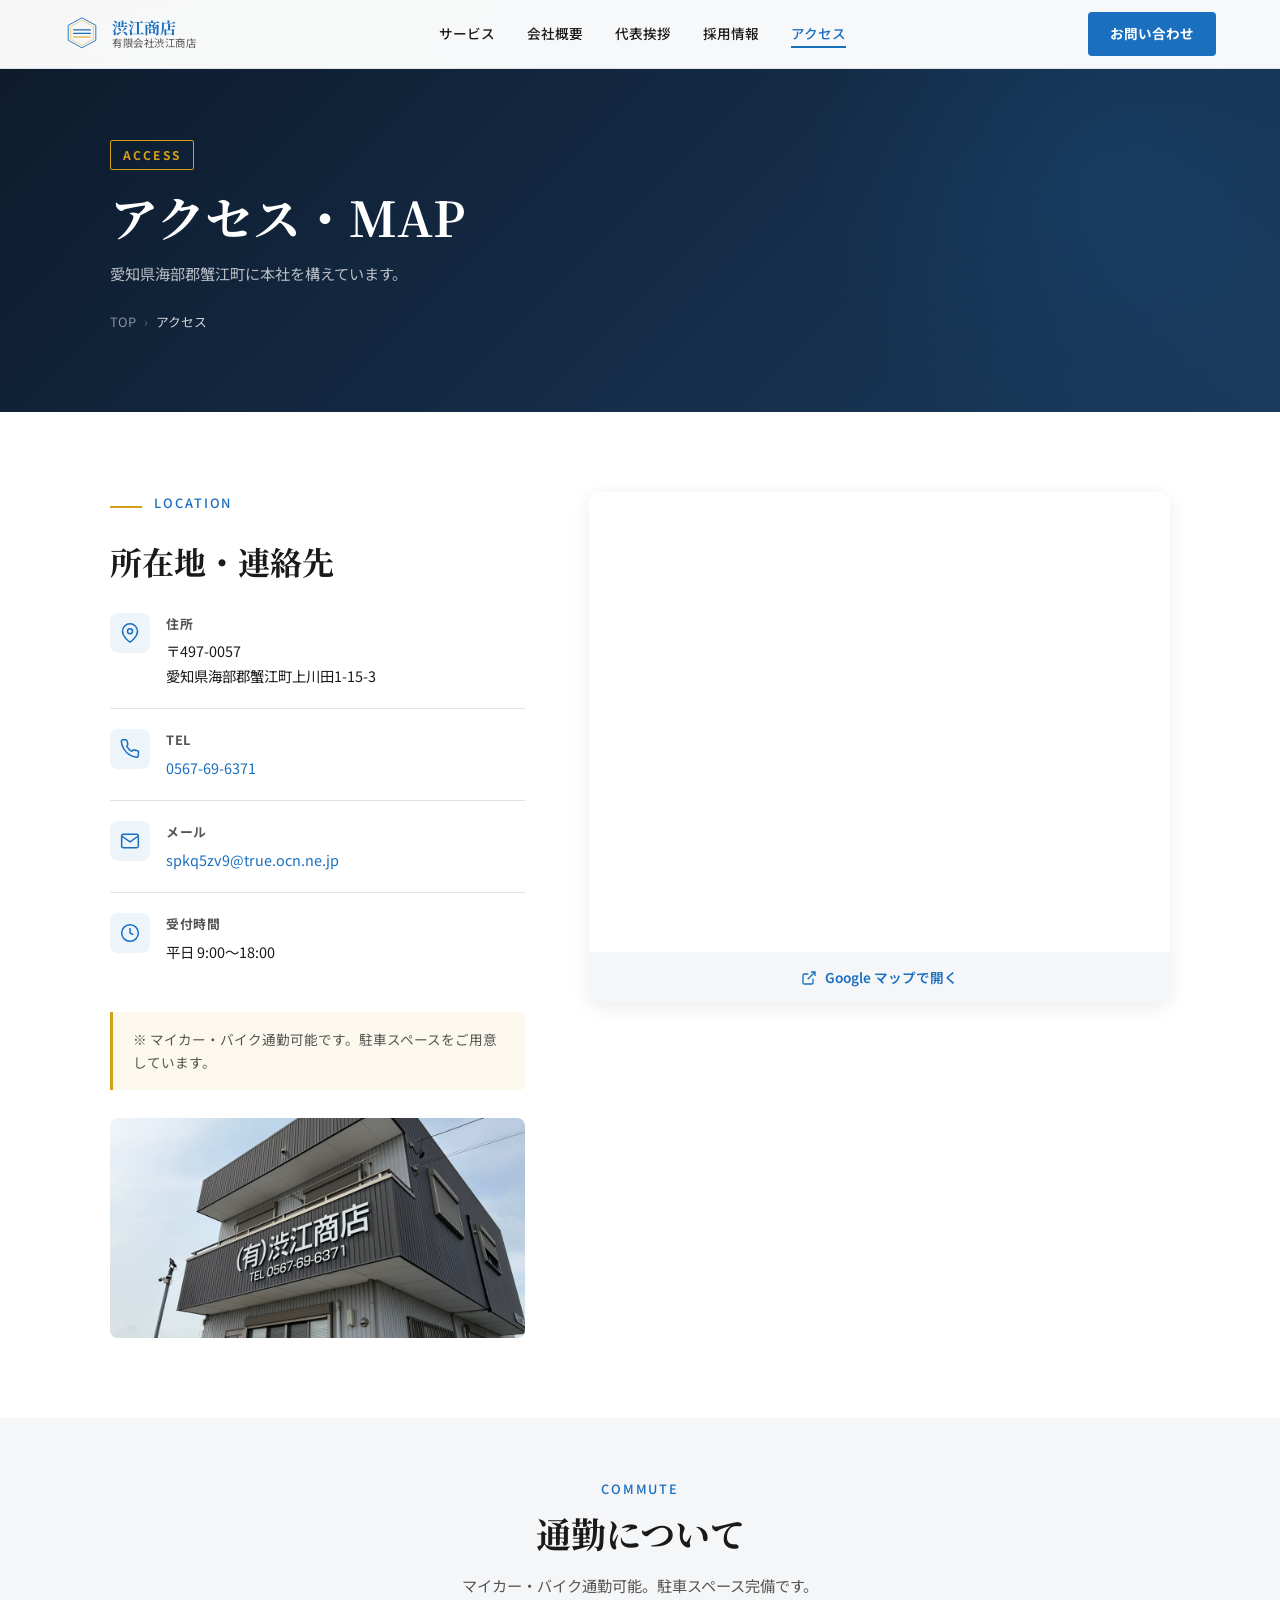
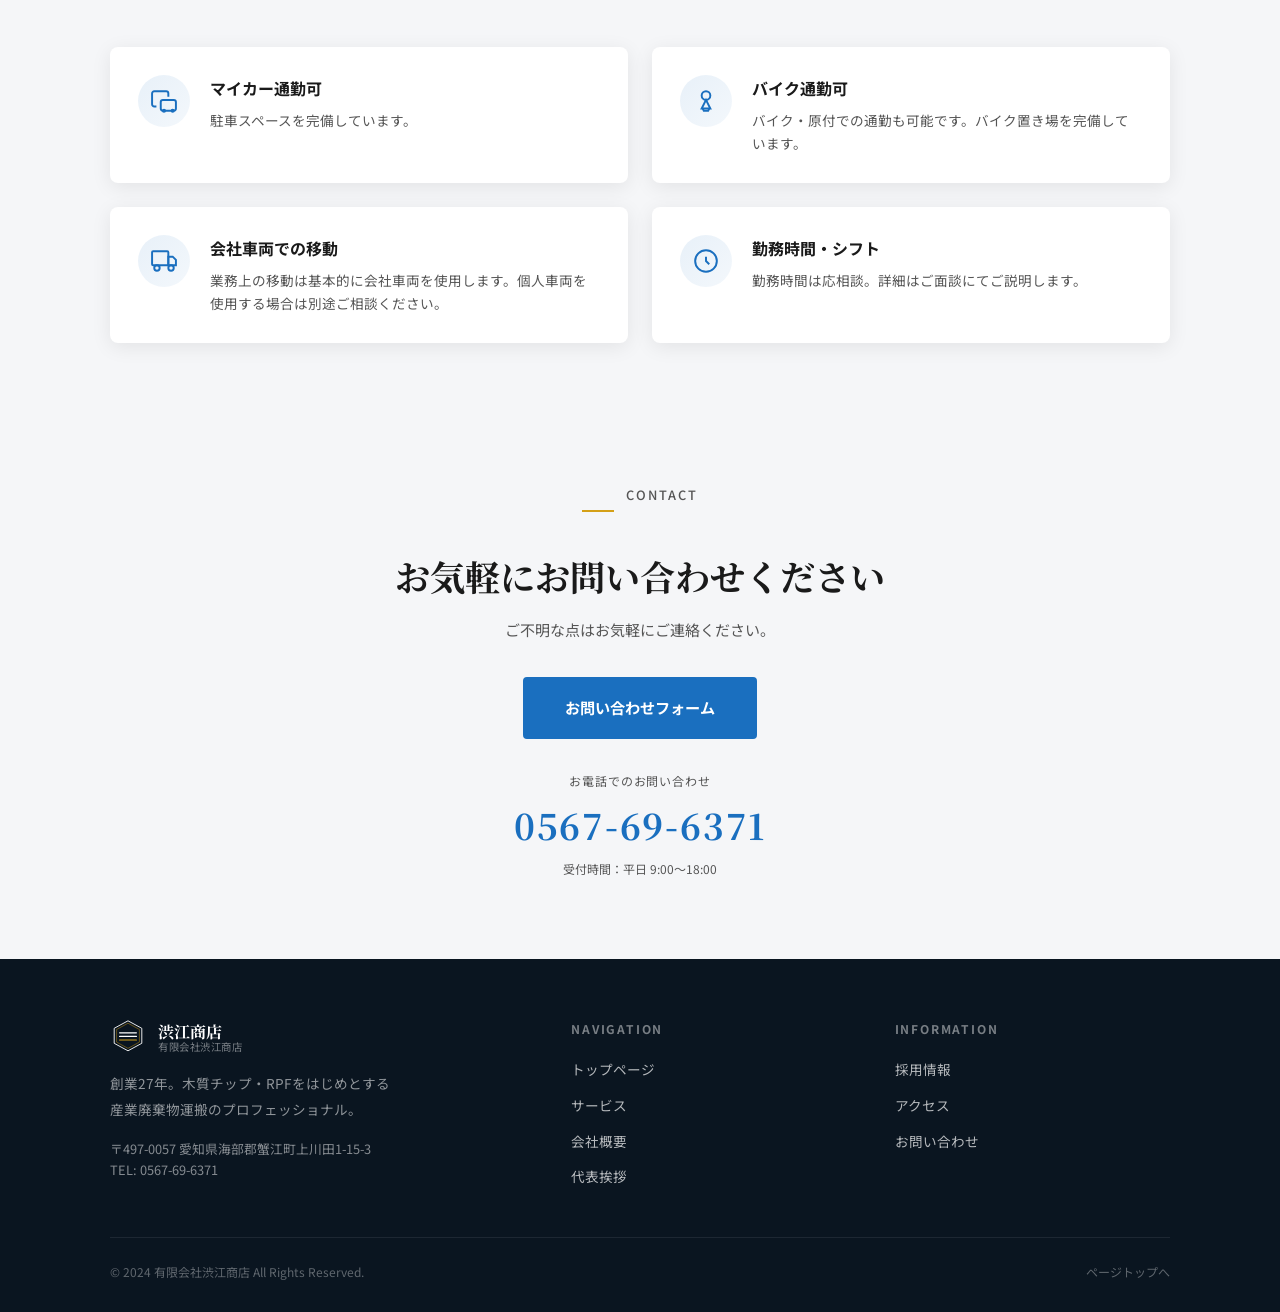
==== commit f2064b18: "フッターロゴ修正" ====
--- a/access.html
+++ b/access.html
@@ -332,7 +332,14 @@
       <div class="footer-inner">
         <div class="footer-brand">
           <div class="site-logo">
-            <svg viewBox="0 0 36 36" fill="none"><rect width="36" height="36" rx="4" fill="#1A6FBF"/><path d="M8 24 L18 10 L28 24" stroke="white" stroke-width="2.5" stroke-linecap="round" stroke-linejoin="round" fill="none"/><rect x="12" y="20" width="12" height="5" rx="1" fill="white" opacity="0.9"/><circle cx="14" cy="27" r="2" fill="#D4A017"/><circle cx="22" cy="27" r="2" fill="#D4A017"/></svg>
+            <svg width="48" height="48" viewBox="0 0 120 120" role="img" xmlns="http://www.w3.org/2000/svg">
+  <title>渋江商店ロゴ</title>
+  <polygon points="60,6 106,31 106,81 60,106 14,81 14,31" fill="none" stroke="#ffffff" stroke-width="3"/>
+  <polygon points="60,14 98,35 98,77 60,98 22,77 22,35" fill="none" stroke="#D4A017" stroke-width="1.5"/>
+  <line x1="32" y1="46" x2="88" y2="46" stroke="#ffffff" stroke-width="4" stroke-linecap="round"/>
+  <line x1="32" y1="58" x2="88" y2="58" stroke="#ffffff" stroke-width="4" stroke-linecap="round"/>
+  <line x1="32" y1="70" x2="88" y2="70" stroke="#D4A017" stroke-width="4" stroke-linecap="round"/>
+</svg>
             <div class="logo-text">
               <span class="company-name">渋江商店</span>
               <span class="company-name-sub" style="color:rgba(255,255,255,0.45);">有限会社渋江商店</span>
